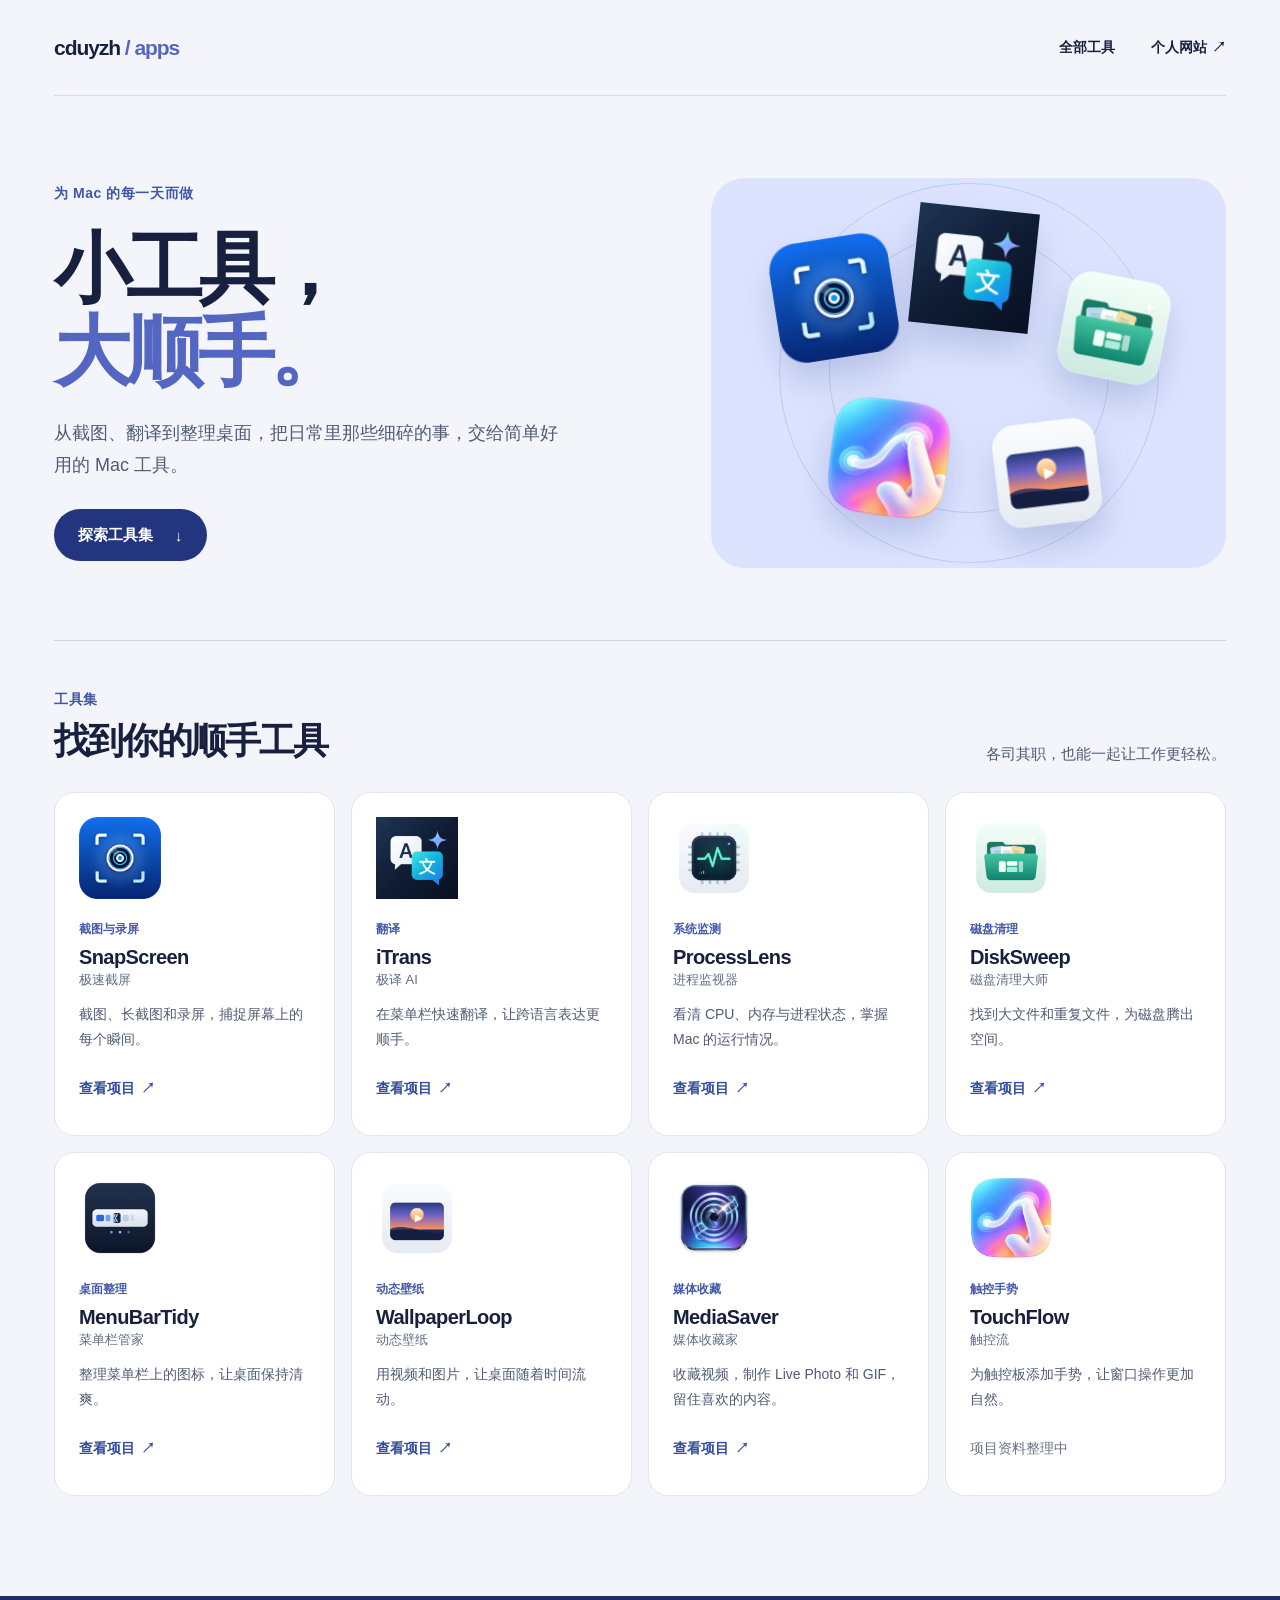
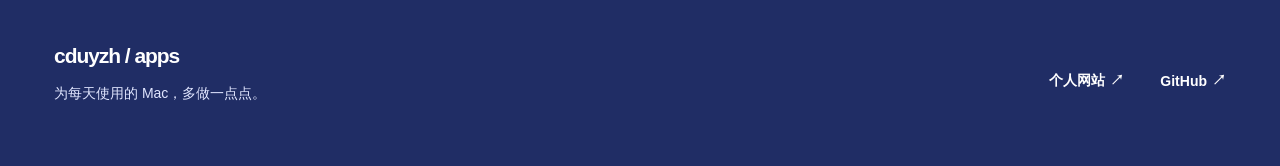
==== index.html @ d383fc20 "Create Mac apps collection website" ====
<!doctype html>
<html lang="zh-CN">
<head>
  <meta charset="utf-8">
  <meta name="viewport" content="width=device-width, initial-scale=1">
  <meta name="description" content="探索 cduyzh 为 Mac 打造的实用工具：截图、翻译、磁盘清理、进程监控、菜单栏整理、动态壁纸与更多。">
  <meta name="theme-color" content="#f4f5fb">
  <title>Mac 工具集 | cduyzh</title>
  <link rel="icon" href="assets/favicon.svg" type="image/svg+xml">
  <link rel="stylesheet" href="styles.css">
</head>
<body>
  <a class="skip-link" href="#apps">跳转到工具列表</a>
  <div class="page-shell">
    <header class="site-header">
      <a class="wordmark" href="#top" aria-label="cduyzh 工具集首页">cduyzh<span> / apps</span></a>
      <nav aria-label="主导航">
        <a href="#apps">全部工具</a>
        <a href="https://www.cduyzh.top">个人网站 <span aria-hidden="true">↗</span></a>
      </nav>
    </header>

    <main id="top">
      <section class="hero" aria-labelledby="hero-title">
        <div class="hero-copy">
          <p class="eyebrow">为 Mac 的每一天而做</p>
          <h1 id="hero-title">小工具，<br><span>大顺手。</span></h1>
          <p class="hero-description">从截图、翻译到整理桌面，把日常里那些细碎的事，交给简单好用的 Mac 工具。</p>
          <a class="primary-link" href="#apps">探索工具集 <span aria-hidden="true">↓</span></a>
        </div>
        <div class="hero-art" aria-hidden="true">
          <div class="orbit orbit-one"></div><div class="orbit orbit-two"></div>
          <img class="hero-icon hero-icon-one" src="assets/icons/SnapScreen.png" alt="" width="256" height="256">
          <img class="hero-icon hero-icon-two" src="assets/icons/TransBar.png" alt="" width="256" height="256">
          <img class="hero-icon hero-icon-three" src="assets/icons/DiskSweep.png" alt="" width="256" height="256">
          <img class="hero-icon hero-icon-four" src="assets/icons/TouchFlow.png" alt="" width="256" height="256">
          <img class="hero-icon hero-icon-five" src="assets/icons/WallpaperLoop.png" alt="" width="256" height="256">
        </div>
      </section>

      <section class="collection" id="apps" aria-labelledby="collection-title">
        <div class="section-heading">
          <div><p class="eyebrow">工具集</p><h2 id="collection-title">找到你的顺手工具</h2></div>
          <p>各司其职，也能一起让工作更轻松。</p>
        </div>
        <div class="app-grid">
          <article class="app-card"><img src="assets/icons/SnapScreen.png" alt="" width="256" height="256"><div class="card-content"><p class="category">截图与录屏</p><h3>SnapScreen</h3><p class="chinese-name">极速截屏</p><p class="app-description">截图、长截图和录屏，捕捉屏幕上的每个瞬间。</p><a class="app-link" href="https://github.com/cduyzh/SnapScreen" aria-label="查看 SnapScreen 项目">查看项目 <span aria-hidden="true">↗</span></a></div></article>
          <article class="app-card"><img src="assets/icons/TransBar.png" alt="" width="256" height="256"><div class="card-content"><p class="category">翻译</p><h3>iTrans</h3><p class="chinese-name">极译 AI</p><p class="app-description">在菜单栏快速翻译，让跨语言表达更顺手。</p><a class="app-link" href="https://github.com/cduyzh/TransBar" aria-label="查看 iTrans（曾用名 TransBar）项目">查看项目 <span aria-hidden="true">↗</span></a></div></article>
          <article class="app-card"><img src="assets/icons/ProcessLens.png" alt="" width="256" height="256" loading="lazy"><div class="card-content"><p class="category">系统监测</p><h3>ProcessLens</h3><p class="chinese-name">进程监视器</p><p class="app-description">看清 CPU、内存与进程状态，掌握 Mac 的运行情况。</p><a class="app-link" href="https://github.com/cduyzh/ProcessLens" aria-label="查看 ProcessLens 项目">查看项目 <span aria-hidden="true">↗</span></a></div></article>
          <article class="app-card"><img src="assets/icons/DiskSweep.png" alt="" width="256" height="256" loading="lazy"><div class="card-content"><p class="category">磁盘清理</p><h3>DiskSweep</h3><p class="chinese-name">磁盘清理大师</p><p class="app-description">找到大文件和重复文件，为磁盘腾出空间。</p><a class="app-link" href="https://github.com/cduyzh/DiskSweep" aria-label="查看 DiskSweep 项目">查看项目 <span aria-hidden="true">↗</span></a></div></article>
          <article class="app-card"><img src="assets/icons/MenuBarTidy.png" alt="" width="256" height="256" loading="lazy"><div class="card-content"><p class="category">桌面整理</p><h3>MenuBarTidy</h3><p class="chinese-name">菜单栏管家</p><p class="app-description">整理菜单栏上的图标，让桌面保持清爽。</p><a class="app-link" href="https://github.com/cduyzh/MenuBarTidy" aria-label="查看 MenuBarTidy 项目">查看项目 <span aria-hidden="true">↗</span></a></div></article>
          <article class="app-card"><img src="assets/icons/WallpaperLoop.png" alt="" width="256" height="256" loading="lazy"><div class="card-content"><p class="category">动态壁纸</p><h3>WallpaperLoop</h3><p class="chinese-name">动态壁纸</p><p class="app-description">用视频和图片，让桌面随着时间流动。</p><a class="app-link" href="https://github.com/cduyzh/WallpaperLoop" aria-label="查看 WallpaperLoop 项目">查看项目 <span aria-hidden="true">↗</span></a></div></article>
          <article class="app-card"><img src="assets/icons/MediaSaver.png" alt="" width="256" height="256" loading="lazy"><div class="card-content"><p class="category">媒体收藏</p><h3>MediaSaver</h3><p class="chinese-name">媒体收藏家</p><p class="app-description">收藏视频，制作 Live Photo 和 GIF，留住喜欢的内容。</p><a class="app-link" href="https://github.com/cduyzh/MediaSaver" aria-label="查看 MediaSaver 项目">查看项目 <span aria-hidden="true">↗</span></a></div></article>
          <article class="app-card"><img src="assets/icons/TouchFlow.png" alt="" width="256" height="256" loading="lazy"><div class="card-content"><p class="category">触控手势</p><h3>TouchFlow</h3><p class="chinese-name">触控流</p><p class="app-description">为触控板添加手势，让窗口操作更加自然。</p><p class="app-pending">项目资料整理中</p></div></article>
        </div>
      </section>
    </main>
  </div>
  <footer class="site-footer"><div class="footer-inner"><div><a class="footer-brand" href="#top">cduyzh / apps</a><p>为每天使用的 Mac，多做一点点。</p></div><div class="footer-links"><a href="https://www.cduyzh.top">个人网站 <span aria-hidden="true">↗</span></a><a href="https://github.com/cduyzh">GitHub <span aria-hidden="true">↗</span></a></div></div></footer>
</body>
</html>
---- styles.css ----
:root{color-scheme:light;--ink:#17203e;--muted:#505b74;--blue:#23357e;--accent:#5266c2;--background:#f4f5fb;--surface:#fff;--line:#d5dbea}
*{box-sizing:border-box}html{scroll-behavior:smooth}body{margin:0;background:var(--background);color:var(--ink);font-family:-apple-system,BlinkMacSystemFont,"PingFang SC","Microsoft YaHei",sans-serif;-webkit-font-smoothing:antialiased}a{color:inherit;text-decoration:none}img{display:block;max-width:100%}a:focus-visible{outline:3px solid #df782d;outline-offset:4px}.skip-link{position:absolute;top:8px;left:8px;z-index:10;padding:12px;background:white;transform:translateY(-180%)}.skip-link:focus{transform:translateY(0)}.page-shell,.footer-inner{max-width:1320px;margin:0 auto;padding:0 54px}.site-header{height:96px;display:flex;align-items:center;justify-content:space-between;gap:20px;border-bottom:1px solid var(--line)}.wordmark,.footer-brand{font-size:21px;letter-spacing:-.05em;font-weight:750;white-space:nowrap}.wordmark span{color:var(--accent)}nav,.footer-links{display:flex;gap:36px;align-items:center}nav a,.footer-links a{font-size:14px;font-weight:650;min-height:44px;display:inline-flex;align-items:center;gap:5px}nav a:hover,.app-link:hover{text-decoration:underline;text-underline-offset:4px}.hero{padding:82px 0 72px;display:grid;grid-template-columns:1.2fr 1fr;gap:40px;align-items:center}.eyebrow{font-size:14px;font-weight:700;color:#4056a9;margin:0;letter-spacing:.04em}.hero h1{font-size:clamp(52px,6vw,88px);letter-spacing:-.065em;line-height:1.08;margin:24px 0}.hero h1 span{color:var(--accent)}.hero-description{font-size:18px;color:var(--muted);line-height:1.8;max-width:510px;margin:0}.primary-link{display:inline-flex;align-items:center;gap:22px;margin-top:28px;min-height:52px;border-radius:99px;background:var(--blue);color:white;padding:14px 24px;font-size:15px;font-weight:700;transition:background .18s ease}.primary-link:hover{background:#364da5}.hero-art{min-height:390px;border-radius:34px;background:#dce3ff;position:relative;overflow:hidden;display:grid;place-items:center}.orbit{position:absolute;border:1px solid #bdcaf4;border-radius:50%;width:380px;aspect-ratio:1}.orbit-two{width:280px}.hero-icon{width:120px;height:120px;object-fit:contain;position:absolute;filter:drop-shadow(0 18px 18px #34468c38)}.hero-icon-one{transform:translate(-135px,-75px) rotate(-9deg)}.hero-icon-two{transform:translate(5px,-105px) rotate(6deg)}.hero-icon-three{transform:translate(145px,-45px) rotate(11deg)}.hero-icon-four{transform:translate(-80px,85px) rotate(7deg)}.hero-icon-five{transform:translate(78px,100px) rotate(-7deg)}.section-heading{display:flex;justify-content:space-between;align-items:end;gap:20px;border-top:1px solid #cbd2e4;padding:50px 0 26px}.section-heading h2{margin:8px 0 0;font-size:36px;letter-spacing:-.05em}.section-heading>p{color:var(--muted);font-size:15px;line-height:1.6;margin:0}.app-grid{display:grid;grid-template-columns:repeat(4,minmax(0,1fr));gap:16px}.app-card{background:var(--surface);border:1px solid #e1e5ef;border-radius:20px;min-height:342px;padding:24px;display:flex;flex-direction:column;transition:border-color .18s ease,box-shadow .18s ease}.app-card:hover{border-color:#bdc8e9;box-shadow:0 12px 30px #1e34780d}.app-card>img{width:82px;height:82px;object-fit:contain}.card-content{display:flex;flex-direction:column;flex:1;margin-top:22px}.category{font-size:12px;font-weight:700;color:#455aab;margin:0}.app-card h3{font-size:20px;margin:8px 0 2px;letter-spacing:-.03em;overflow-wrap:anywhere}.chinese-name{font-size:13px;color:#606b83;margin:0}.app-description{font-size:14px;line-height:1.75;color:var(--muted);margin:13px 0 16px}.app-link,.app-pending{margin:auto 0 0;font-size:14px;font-weight:700;min-height:44px;display:inline-flex;align-items:center;gap:6px;color:#334c9e;align-self:flex-start}.app-pending{color:#697287;font-weight:500}.site-footer{margin-top:100px;background:#202d65;color:white;padding:48px 0}.footer-inner{display:flex;justify-content:space-between;gap:24px;align-items:center}.footer-inner p{color:#e1e6ff;font-size:14px;line-height:1.6}.footer-links a:hover{text-decoration:underline;text-underline-offset:4px}
@media(max-width:1000px){.app-grid{grid-template-columns:repeat(2,minmax(0,1fr))}.hero{grid-template-columns:1fr 1fr}.hero-art{min-height:340px}.hero-icon{width:95px;height:95px}.hero-icon-one{transform:translate(-105px,-60px) rotate(-9deg)}.hero-icon-two{transform:translate(5px,-85px) rotate(6deg)}.hero-icon-three{transform:translate(105px,-35px) rotate(11deg)}.hero-icon-four{transform:translate(-62px,70px) rotate(7deg)}.hero-icon-five{transform:translate(62px,80px) rotate(-7deg)}}
@media(max-width:650px){.page-shell,.footer-inner{padding:0 22px}.site-header{height:74px}nav{gap:18px}nav a{font-size:13px}.hero{grid-template-columns:1fr;padding:55px 0 42px;gap:28px}.hero h1{font-size:50px}.hero-description{font-size:16px}.hero-art{min-height:300px}.hero-icon{width:86px;height:86px}.hero-icon-one{transform:translate(-92px,-55px) rotate(-9deg)}.hero-icon-two{transform:translate(0,-75px) rotate(6deg)}.hero-icon-three{transform:translate(94px,-35px) rotate(11deg)}.hero-icon-four{transform:translate(-55px,65px) rotate(7deg)}.hero-icon-five{transform:translate(55px,70px) rotate(-7deg)}.orbit-one{width:320px}.orbit-two{width:240px}.section-heading{display:block;padding-top:40px}.section-heading h2{font-size:30px}.section-heading>p{margin-top:12px;font-size:16px}.app-grid{grid-template-columns:1fr;gap:12px}.app-card{min-height:0;display:grid;grid-template-columns:76px 1fr;gap:18px;padding:20px}.app-card>img{width:76px;height:76px}.card-content{margin-top:0;min-width:0}.app-card h3{margin-top:6px}.app-description{font-size:16px;margin:12px 0 8px}.site-footer{margin-top:70px}.footer-inner{align-items:flex-start;flex-direction:column}.footer-links{gap:24px}}
@media(max-width:340px){.wordmark{font-size:18px}.site-header nav{gap:10px}.hero h1{font-size:44px}.app-card{grid-template-columns:60px 1fr;gap:14px}.app-card>img{width:60px;height:60px}}
@media(prefers-reduced-motion:reduce){html{scroll-behavior:auto}*,*::before,*::after{transition-duration:0s!important;animation-duration:0s!important}}
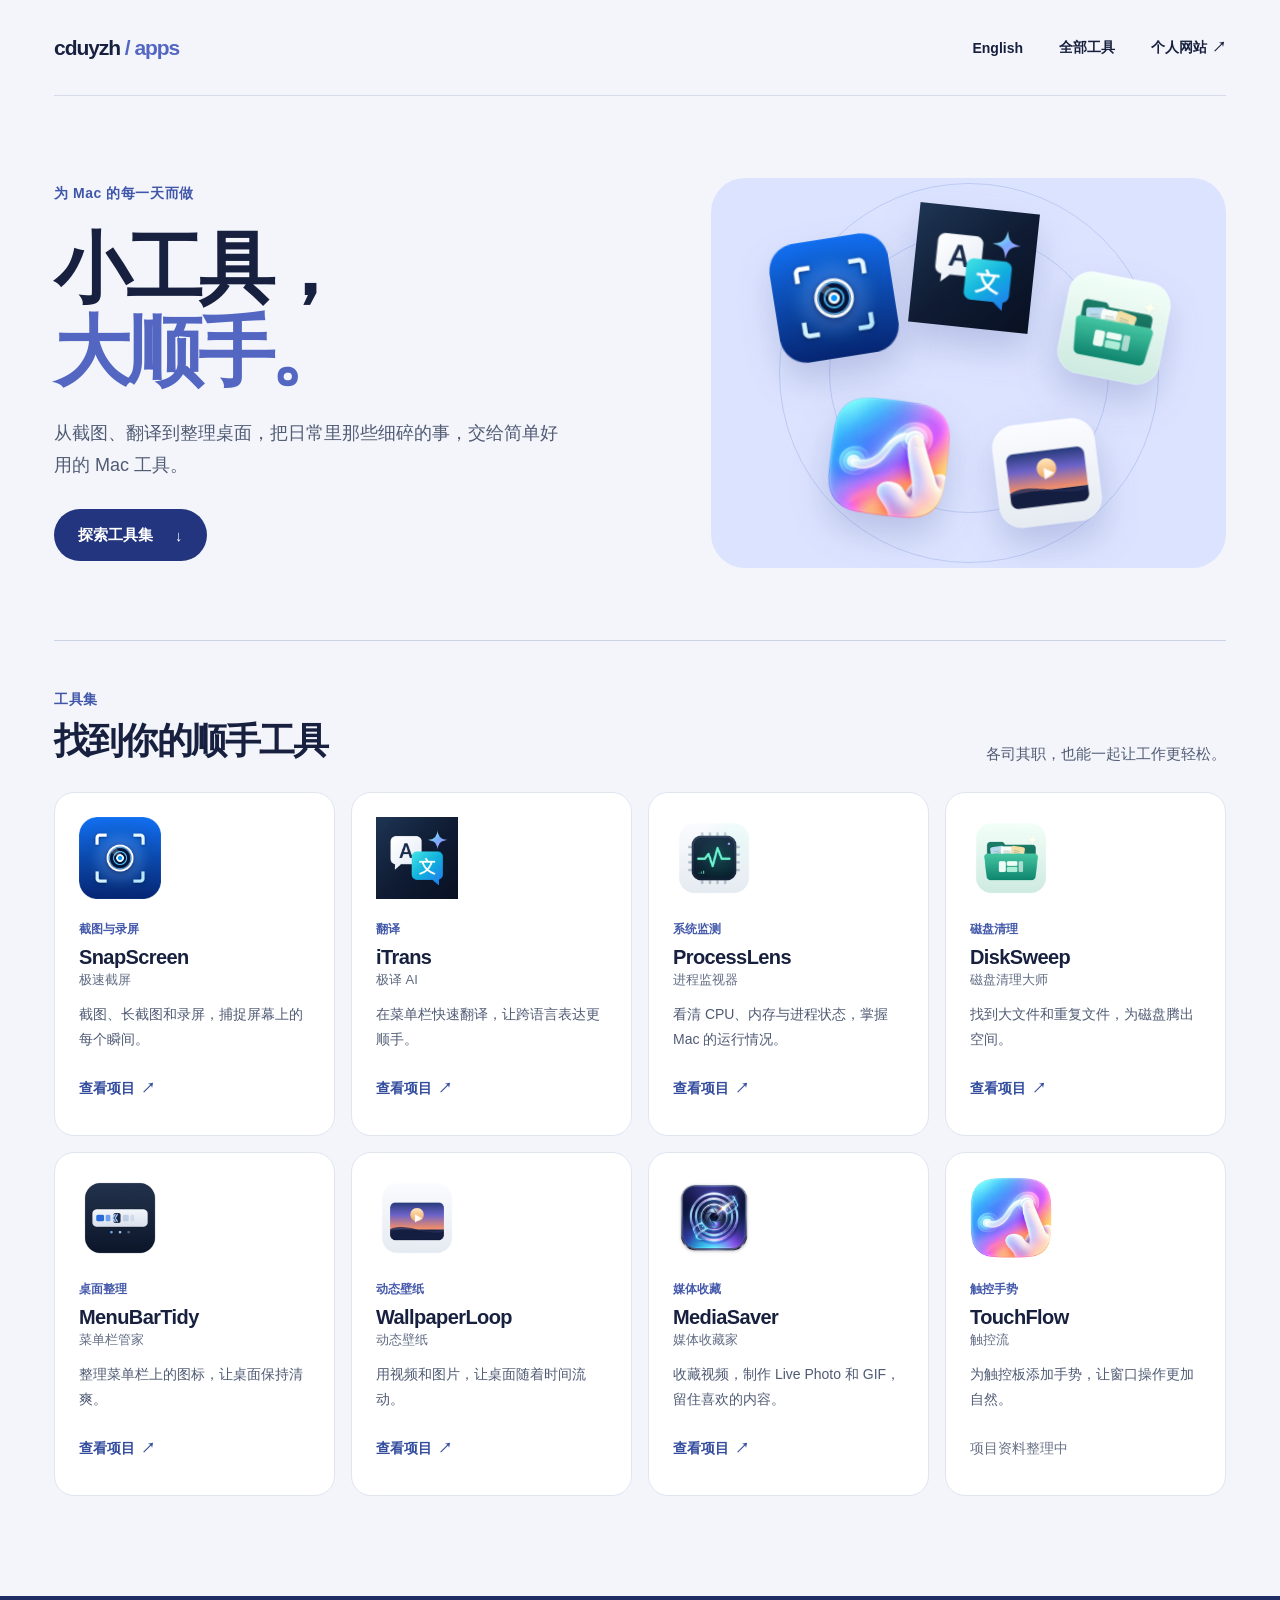
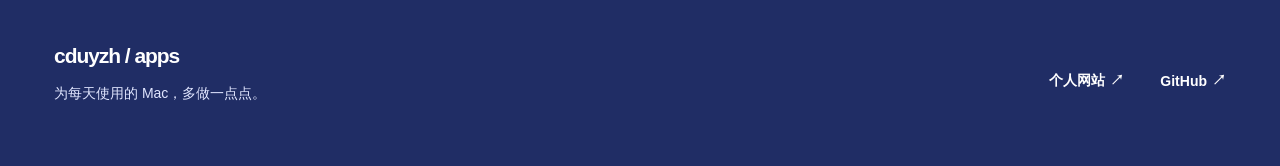
==== commit 56e8a278: "Add English page and search metadata" ====
--- a/index.html
+++ b/index.html
@@ -5,9 +5,11 @@
   <meta name="viewport" content="width=device-width, initial-scale=1">
   <meta name="description" content="探索 cduyzh 为 Mac 打造的实用工具：截图、翻译、磁盘清理、进程监控、菜单栏整理、动态壁纸与更多。">
   <meta name="theme-color" content="#f4f5fb">
-  <title>Mac 工具集 | cduyzh</title>
+  <title>Mac 工具软件合集：截图、翻译与系统工具 | cduyzh</title>
   <link rel="icon" href="assets/favicon.svg" type="image/svg+xml">
   <link rel="stylesheet" href="styles.css">
+
+  <script type="application/ld+json">{"@context":"https://schema.org","@type":"ItemList","name":"cduyzh Mac 工具集","itemListElement":[{"@type":"ListItem","position":1,"item":{"@type":"SoftwareApplication","name":"SnapScreen","description":"截图、长截图和录屏，捕捉屏幕上的每个瞬间。","operatingSystem":"macOS","applicationCategory":"UtilitiesApplication","author":{"@type":"Person","name":"cduyzh"},"url":"https://github.com/cduyzh/SnapScreen"}},{"@type":"ListItem","position":2,"item":{"@type":"SoftwareApplication","name":"iTrans","description":"在菜单栏快速翻译，让跨语言表达更顺手。","operatingSystem":"macOS","applicationCategory":"UtilitiesApplication","author":{"@type":"Person","name":"cduyzh"},"url":"https://github.com/cduyzh/TransBar"}},{"@type":"ListItem","position":3,"item":{"@type":"SoftwareApplication","name":"ProcessLens","description":"看清 CPU、内存与进程状态，掌握 Mac 的运行情况。","operatingSystem":"macOS","applicationCategory":"UtilitiesApplication","author":{"@type":"Person","name":"cduyzh"},"url":"https://github.com/cduyzh/ProcessLens"}},{"@type":"ListItem","position":4,"item":{"@type":"SoftwareApplication","name":"DiskSweep","description":"找到大文件和重复文件，为磁盘腾出空间。","operatingSystem":"macOS","applicationCategory":"UtilitiesApplication","author":{"@type":"Person","name":"cduyzh"},"url":"https://github.com/cduyzh/DiskSweep"}},{"@type":"ListItem","position":5,"item":{"@type":"SoftwareApplication","name":"MenuBarTidy","description":"整理菜单栏上的图标，让桌面保持清爽。","operatingSystem":"macOS","applicationCategory":"UtilitiesApplication","author":{"@type":"Person","name":"cduyzh"},"url":"https://github.com/cduyzh/MenuBarTidy"}},{"@type":"ListItem","position":6,"item":{"@type":"SoftwareApplication","name":"WallpaperLoop","description":"用视频和图片，让桌面随着时间流动。","operatingSystem":"macOS","applicationCategory":"UtilitiesApplication","author":{"@type":"Person","name":"cduyzh"},"url":"https://github.com/cduyzh/WallpaperLoop"}},{"@type":"ListItem","position":7,"item":{"@type":"SoftwareApplication","name":"MediaSaver","description":"收藏视频，制作 Live Photo 和 GIF，留住喜欢的内容。","operatingSystem":"macOS","applicationCategory":"UtilitiesApplication","author":{"@type":"Person","name":"cduyzh"},"url":"https://github.com/cduyzh/MediaSaver"}},{"@type":"ListItem","position":8,"item":{"@type":"SoftwareApplication","name":"TouchFlow","description":"为触控板添加手势，让窗口操作更加自然。","operatingSystem":"macOS","applicationCategory":"UtilitiesApplication","author":{"@type":"Person","name":"cduyzh"}}}]}</script>
 </head>
 <body>
   <a class="skip-link" href="#apps">跳转到工具列表</a>
@@ -15,6 +17,7 @@
     <header class="site-header">
       <a class="wordmark" href="#top" aria-label="cduyzh 工具集首页">cduyzh<span> / apps</span></a>
       <nav aria-label="主导航">
+        <a href="en.html" hreflang="en" lang="en">English</a>
         <a href="#apps">全部工具</a>
         <a href="https://www.cduyzh.top">个人网站 <span aria-hidden="true">↗</span></a>
       </nav>
--- a/styles.css
+++ b/styles.css
@@ -4,3 +4,5 @@
 @media(max-width:650px){.page-shell,.footer-inner{padding:0 22px}.site-header{height:74px}nav{gap:18px}nav a{font-size:13px}.hero{grid-template-columns:1fr;padding:55px 0 42px;gap:28px}.hero h1{font-size:50px}.hero-description{font-size:16px}.hero-art{min-height:300px}.hero-icon{width:86px;height:86px}.hero-icon-one{transform:translate(-92px,-55px) rotate(-9deg)}.hero-icon-two{transform:translate(0,-75px) rotate(6deg)}.hero-icon-three{transform:translate(94px,-35px) rotate(11deg)}.hero-icon-four{transform:translate(-55px,65px) rotate(7deg)}.hero-icon-five{transform:translate(55px,70px) rotate(-7deg)}.orbit-one{width:320px}.orbit-two{width:240px}.section-heading{display:block;padding-top:40px}.section-heading h2{font-size:30px}.section-heading>p{margin-top:12px;font-size:16px}.app-grid{grid-template-columns:1fr;gap:12px}.app-card{min-height:0;display:grid;grid-template-columns:76px 1fr;gap:18px;padding:20px}.app-card>img{width:76px;height:76px}.card-content{margin-top:0;min-width:0}.app-card h3{margin-top:6px}.app-description{font-size:16px;margin:12px 0 8px}.site-footer{margin-top:70px}.footer-inner{align-items:flex-start;flex-direction:column}.footer-links{gap:24px}}
 @media(max-width:340px){.wordmark{font-size:18px}.site-header nav{gap:10px}.hero h1{font-size:44px}.app-card{grid-template-columns:60px 1fr;gap:14px}.app-card>img{width:60px;height:60px}}
 @media(prefers-reduced-motion:reduce){html{scroll-behavior:auto}*,*::before,*::after{transition-duration:0s!important;animation-duration:0s!important}}
+@media(max-width:650px){.site-header nav{gap:12px}.site-header nav a{white-space:nowrap}}
+@media(max-width:650px){html[lang="en"] .site-header{height:auto;min-height:74px;flex-wrap:wrap;padding:14px 0;gap:4px 14px}html[lang="en"] .site-header nav{gap:12px;flex-wrap:wrap}html[lang="en"] .hero h1{font-size:40px}}
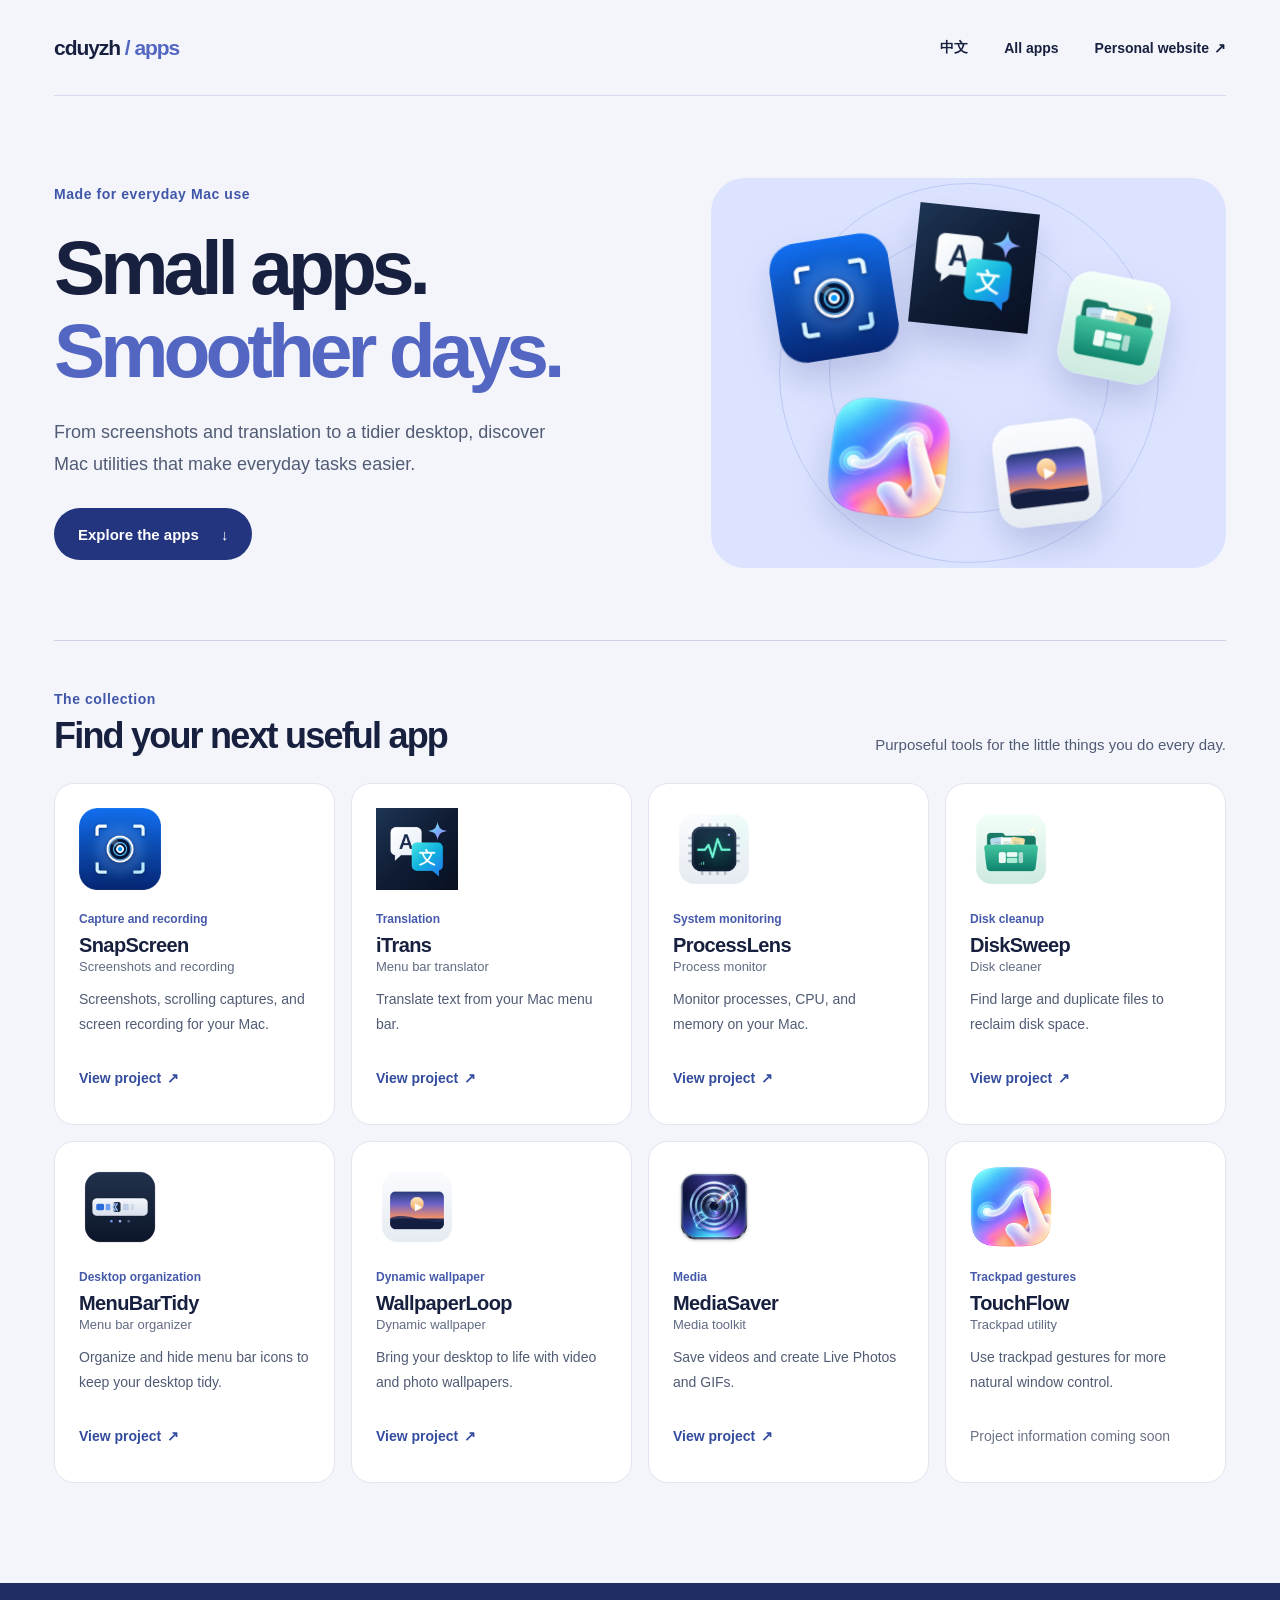
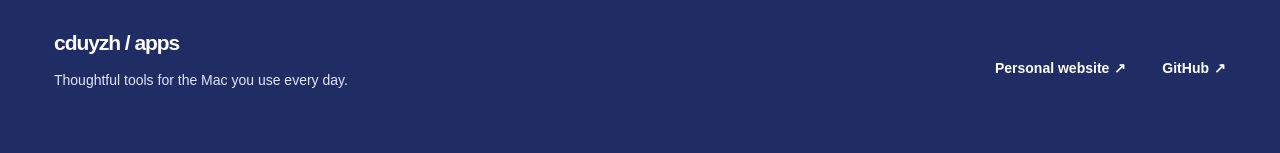
==== commit f8d64e5a: "Make English the default and document both languages" ====
--- a/index.html
+++ b/index.html
@@ -1,35 +1,39 @@
 <!doctype html>
-<html lang="zh-CN">
+<html lang="en">
 <head>
   <meta charset="utf-8">
   <meta name="viewport" content="width=device-width, initial-scale=1">
-  <meta name="description" content="探索 cduyzh 为 Mac 打造的实用工具：截图、翻译、磁盘清理、进程监控、菜单栏整理、动态壁纸与更多。">
+  <meta name="description" content="Explore cduyzh Mac apps for screenshots, translation, disk cleanup, process monitoring, menu bar organization, and dynamic wallpapers.">
   <meta name="theme-color" content="#f4f5fb">
-  <title>Mac 工具软件合集：截图、翻译与系统工具 | cduyzh</title>
+  <title>Mac Apps and Utilities for Screenshots, Translation and More | cduyzh</title>
+  <link rel="canonical" href="https://apps.cduyzh.top/">
+  <link rel="alternate" hreflang="en" href="https://apps.cduyzh.top/">
+  <link rel="alternate" hreflang="zh-CN" href="https://apps.cduyzh.top/zh.html">
+  <link rel="alternate" hreflang="x-default" href="https://apps.cduyzh.top/">
   <link rel="icon" href="assets/favicon.svg" type="image/svg+xml">
   <link rel="stylesheet" href="styles.css">
 
-  <script type="application/ld+json">{"@context":"https://schema.org","@type":"ItemList","name":"cduyzh Mac 工具集","itemListElement":[{"@type":"ListItem","position":1,"item":{"@type":"SoftwareApplication","name":"SnapScreen","description":"截图、长截图和录屏，捕捉屏幕上的每个瞬间。","operatingSystem":"macOS","applicationCategory":"UtilitiesApplication","author":{"@type":"Person","name":"cduyzh"},"url":"https://github.com/cduyzh/SnapScreen"}},{"@type":"ListItem","position":2,"item":{"@type":"SoftwareApplication","name":"iTrans","description":"在菜单栏快速翻译，让跨语言表达更顺手。","operatingSystem":"macOS","applicationCategory":"UtilitiesApplication","author":{"@type":"Person","name":"cduyzh"},"url":"https://github.com/cduyzh/TransBar"}},{"@type":"ListItem","position":3,"item":{"@type":"SoftwareApplication","name":"ProcessLens","description":"看清 CPU、内存与进程状态，掌握 Mac 的运行情况。","operatingSystem":"macOS","applicationCategory":"UtilitiesApplication","author":{"@type":"Person","name":"cduyzh"},"url":"https://github.com/cduyzh/ProcessLens"}},{"@type":"ListItem","position":4,"item":{"@type":"SoftwareApplication","name":"DiskSweep","description":"找到大文件和重复文件，为磁盘腾出空间。","operatingSystem":"macOS","applicationCategory":"UtilitiesApplication","author":{"@type":"Person","name":"cduyzh"},"url":"https://github.com/cduyzh/DiskSweep"}},{"@type":"ListItem","position":5,"item":{"@type":"SoftwareApplication","name":"MenuBarTidy","description":"整理菜单栏上的图标，让桌面保持清爽。","operatingSystem":"macOS","applicationCategory":"UtilitiesApplication","author":{"@type":"Person","name":"cduyzh"},"url":"https://github.com/cduyzh/MenuBarTidy"}},{"@type":"ListItem","position":6,"item":{"@type":"SoftwareApplication","name":"WallpaperLoop","description":"用视频和图片，让桌面随着时间流动。","operatingSystem":"macOS","applicationCategory":"UtilitiesApplication","author":{"@type":"Person","name":"cduyzh"},"url":"https://github.com/cduyzh/WallpaperLoop"}},{"@type":"ListItem","position":7,"item":{"@type":"SoftwareApplication","name":"MediaSaver","description":"收藏视频，制作 Live Photo 和 GIF，留住喜欢的内容。","operatingSystem":"macOS","applicationCategory":"UtilitiesApplication","author":{"@type":"Person","name":"cduyzh"},"url":"https://github.com/cduyzh/MediaSaver"}},{"@type":"ListItem","position":8,"item":{"@type":"SoftwareApplication","name":"TouchFlow","description":"为触控板添加手势，让窗口操作更加自然。","operatingSystem":"macOS","applicationCategory":"UtilitiesApplication","author":{"@type":"Person","name":"cduyzh"}}}]}</script>
+  <script type="application/ld+json">{"@context":"https://schema.org","@type":"ItemList","name":"cduyzh Mac Apps","itemListElement":[{"@type":"ListItem","position":1,"item":{"@type":"SoftwareApplication","name":"SnapScreen","description":"Screenshots, scrolling captures, and screen recording for your Mac.","operatingSystem":"macOS","applicationCategory":"UtilitiesApplication","author":{"@type":"Person","name":"cduyzh"},"url":"https://github.com/cduyzh/SnapScreen"}},{"@type":"ListItem","position":2,"item":{"@type":"SoftwareApplication","name":"iTrans","description":"Translate text from your Mac menu bar.","operatingSystem":"macOS","applicationCategory":"UtilitiesApplication","author":{"@type":"Person","name":"cduyzh"},"url":"https://github.com/cduyzh/TransBar"}},{"@type":"ListItem","position":3,"item":{"@type":"SoftwareApplication","name":"ProcessLens","description":"Monitor processes, CPU, and memory on your Mac.","operatingSystem":"macOS","applicationCategory":"UtilitiesApplication","author":{"@type":"Person","name":"cduyzh"},"url":"https://github.com/cduyzh/ProcessLens"}},{"@type":"ListItem","position":4,"item":{"@type":"SoftwareApplication","name":"DiskSweep","description":"Find large and duplicate files to reclaim disk space.","operatingSystem":"macOS","applicationCategory":"UtilitiesApplication","author":{"@type":"Person","name":"cduyzh"},"url":"https://github.com/cduyzh/DiskSweep"}},{"@type":"ListItem","position":5,"item":{"@type":"SoftwareApplication","name":"MenuBarTidy","description":"Organize and hide menu bar icons to keep your desktop tidy.","operatingSystem":"macOS","applicationCategory":"UtilitiesApplication","author":{"@type":"Person","name":"cduyzh"},"url":"https://github.com/cduyzh/MenuBarTidy"}},{"@type":"ListItem","position":6,"item":{"@type":"SoftwareApplication","name":"WallpaperLoop","description":"Bring your desktop to life with video and photo wallpapers.","operatingSystem":"macOS","applicationCategory":"UtilitiesApplication","author":{"@type":"Person","name":"cduyzh"},"url":"https://github.com/cduyzh/WallpaperLoop"}},{"@type":"ListItem","position":7,"item":{"@type":"SoftwareApplication","name":"MediaSaver","description":"Save videos and create Live Photos and GIFs.","operatingSystem":"macOS","applicationCategory":"UtilitiesApplication","author":{"@type":"Person","name":"cduyzh"},"url":"https://github.com/cduyzh/MediaSaver"}},{"@type":"ListItem","position":8,"item":{"@type":"SoftwareApplication","name":"TouchFlow","description":"Use trackpad gestures for more natural window control.","operatingSystem":"macOS","applicationCategory":"UtilitiesApplication","author":{"@type":"Person","name":"cduyzh"}}}]}</script>
 </head>
 <body>
-  <a class="skip-link" href="#apps">跳转到工具列表</a>
+  <a class="skip-link" href="#apps">Skip to apps</a>
   <div class="page-shell">
     <header class="site-header">
-      <a class="wordmark" href="#top" aria-label="cduyzh 工具集首页">cduyzh<span> / apps</span></a>
-      <nav aria-label="主导航">
-        <a href="en.html" hreflang="en" lang="en">English</a>
-        <a href="#apps">全部工具</a>
-        <a href="https://www.cduyzh.top">个人网站 <span aria-hidden="true">↗</span></a>
+      <a class="wordmark" href="#top" aria-label="cduyzh apps home">cduyzh<span> / apps</span></a>
+      <nav aria-label="Main navigation">
+        <a href="zh.html" hreflang="zh-CN" lang="zh-CN">中文</a>
+        <a href="#apps">All apps</a>
+        <a href="https://www.cduyzh.top">Personal website <span aria-hidden="true">↗</span></a>
       </nav>
     </header>
 
     <main id="top">
       <section class="hero" aria-labelledby="hero-title">
         <div class="hero-copy">
-          <p class="eyebrow">为 Mac 的每一天而做</p>
-          <h1 id="hero-title">小工具，<br><span>大顺手。</span></h1>
-          <p class="hero-description">从截图、翻译到整理桌面，把日常里那些细碎的事，交给简单好用的 Mac 工具。</p>
-          <a class="primary-link" href="#apps">探索工具集 <span aria-hidden="true">↓</span></a>
+          <p class="eyebrow">Made for everyday Mac use</p>
+          <h1 id="hero-title">Small apps.<br><span>Smoother days.</span></h1>
+          <p class="hero-description">From screenshots and translation to a tidier desktop, discover Mac utilities that make everyday tasks easier.</p>
+          <a class="primary-link" href="#apps">Explore the apps <span aria-hidden="true">↓</span></a>
         </div>
         <div class="hero-art" aria-hidden="true">
           <div class="orbit orbit-one"></div><div class="orbit orbit-two"></div>
@@ -43,22 +47,22 @@
 
       <section class="collection" id="apps" aria-labelledby="collection-title">
         <div class="section-heading">
-          <div><p class="eyebrow">工具集</p><h2 id="collection-title">找到你的顺手工具</h2></div>
-          <p>各司其职，也能一起让工作更轻松。</p>
+          <div><p class="eyebrow">The collection</p><h2 id="collection-title">Find your next useful app</h2></div>
+          <p>Purposeful tools for the little things you do every day.</p>
         </div>
         <div class="app-grid">
-          <article class="app-card"><img src="assets/icons/SnapScreen.png" alt="" width="256" height="256"><div class="card-content"><p class="category">截图与录屏</p><h3>SnapScreen</h3><p class="chinese-name">极速截屏</p><p class="app-description">截图、长截图和录屏，捕捉屏幕上的每个瞬间。</p><a class="app-link" href="https://github.com/cduyzh/SnapScreen" aria-label="查看 SnapScreen 项目">查看项目 <span aria-hidden="true">↗</span></a></div></article>
-          <article class="app-card"><img src="assets/icons/TransBar.png" alt="" width="256" height="256"><div class="card-content"><p class="category">翻译</p><h3>iTrans</h3><p class="chinese-name">极译 AI</p><p class="app-description">在菜单栏快速翻译，让跨语言表达更顺手。</p><a class="app-link" href="https://github.com/cduyzh/TransBar" aria-label="查看 iTrans（曾用名 TransBar）项目">查看项目 <span aria-hidden="true">↗</span></a></div></article>
-          <article class="app-card"><img src="assets/icons/ProcessLens.png" alt="" width="256" height="256" loading="lazy"><div class="card-content"><p class="category">系统监测</p><h3>ProcessLens</h3><p class="chinese-name">进程监视器</p><p class="app-description">看清 CPU、内存与进程状态，掌握 Mac 的运行情况。</p><a class="app-link" href="https://github.com/cduyzh/ProcessLens" aria-label="查看 ProcessLens 项目">查看项目 <span aria-hidden="true">↗</span></a></div></article>
-          <article class="app-card"><img src="assets/icons/DiskSweep.png" alt="" width="256" height="256" loading="lazy"><div class="card-content"><p class="category">磁盘清理</p><h3>DiskSweep</h3><p class="chinese-name">磁盘清理大师</p><p class="app-description">找到大文件和重复文件，为磁盘腾出空间。</p><a class="app-link" href="https://github.com/cduyzh/DiskSweep" aria-label="查看 DiskSweep 项目">查看项目 <span aria-hidden="true">↗</span></a></div></article>
-          <article class="app-card"><img src="assets/icons/MenuBarTidy.png" alt="" width="256" height="256" loading="lazy"><div class="card-content"><p class="category">桌面整理</p><h3>MenuBarTidy</h3><p class="chinese-name">菜单栏管家</p><p class="app-description">整理菜单栏上的图标，让桌面保持清爽。</p><a class="app-link" href="https://github.com/cduyzh/MenuBarTidy" aria-label="查看 MenuBarTidy 项目">查看项目 <span aria-hidden="true">↗</span></a></div></article>
-          <article class="app-card"><img src="assets/icons/WallpaperLoop.png" alt="" width="256" height="256" loading="lazy"><div class="card-content"><p class="category">动态壁纸</p><h3>WallpaperLoop</h3><p class="chinese-name">动态壁纸</p><p class="app-description">用视频和图片，让桌面随着时间流动。</p><a class="app-link" href="https://github.com/cduyzh/WallpaperLoop" aria-label="查看 WallpaperLoop 项目">查看项目 <span aria-hidden="true">↗</span></a></div></article>
-          <article class="app-card"><img src="assets/icons/MediaSaver.png" alt="" width="256" height="256" loading="lazy"><div class="card-content"><p class="category">媒体收藏</p><h3>MediaSaver</h3><p class="chinese-name">媒体收藏家</p><p class="app-description">收藏视频，制作 Live Photo 和 GIF，留住喜欢的内容。</p><a class="app-link" href="https://github.com/cduyzh/MediaSaver" aria-label="查看 MediaSaver 项目">查看项目 <span aria-hidden="true">↗</span></a></div></article>
-          <article class="app-card"><img src="assets/icons/TouchFlow.png" alt="" width="256" height="256" loading="lazy"><div class="card-content"><p class="category">触控手势</p><h3>TouchFlow</h3><p class="chinese-name">触控流</p><p class="app-description">为触控板添加手势，让窗口操作更加自然。</p><p class="app-pending">项目资料整理中</p></div></article>
+          <article class="app-card"><img src="assets/icons/SnapScreen.png" alt="" width="256" height="256"><div class="card-content"><p class="category">Capture and recording</p><h3>SnapScreen</h3><p class="chinese-name">Screenshots and recording</p><p class="app-description">Screenshots, scrolling captures, and screen recording for your Mac.</p><a class="app-link" href="https://github.com/cduyzh/SnapScreen" aria-label="View the SnapScreen project">View project <span aria-hidden="true">↗</span></a></div></article>
+          <article class="app-card"><img src="assets/icons/TransBar.png" alt="" width="256" height="256"><div class="card-content"><p class="category">Translation</p><h3>iTrans</h3><p class="chinese-name">Menu bar translator</p><p class="app-description">Translate text from your Mac menu bar.</p><a class="app-link" href="https://github.com/cduyzh/TransBar" aria-label="View the iTrans project (formerly TransBar)">View project <span aria-hidden="true">↗</span></a></div></article>
+          <article class="app-card"><img src="assets/icons/ProcessLens.png" alt="" width="256" height="256" loading="lazy"><div class="card-content"><p class="category">System monitoring</p><h3>ProcessLens</h3><p class="chinese-name">Process monitor</p><p class="app-description">Monitor processes, CPU, and memory on your Mac.</p><a class="app-link" href="https://github.com/cduyzh/ProcessLens" aria-label="View the ProcessLens project">View project <span aria-hidden="true">↗</span></a></div></article>
+          <article class="app-card"><img src="assets/icons/DiskSweep.png" alt="" width="256" height="256" loading="lazy"><div class="card-content"><p class="category">Disk cleanup</p><h3>DiskSweep</h3><p class="chinese-name">Disk cleaner</p><p class="app-description">Find large and duplicate files to reclaim disk space.</p><a class="app-link" href="https://github.com/cduyzh/DiskSweep" aria-label="View the DiskSweep project">View project <span aria-hidden="true">↗</span></a></div></article>
+          <article class="app-card"><img src="assets/icons/MenuBarTidy.png" alt="" width="256" height="256" loading="lazy"><div class="card-content"><p class="category">Desktop organization</p><h3>MenuBarTidy</h3><p class="chinese-name">Menu bar organizer</p><p class="app-description">Organize and hide menu bar icons to keep your desktop tidy.</p><a class="app-link" href="https://github.com/cduyzh/MenuBarTidy" aria-label="View the MenuBarTidy project">View project <span aria-hidden="true">↗</span></a></div></article>
+          <article class="app-card"><img src="assets/icons/WallpaperLoop.png" alt="" width="256" height="256" loading="lazy"><div class="card-content"><p class="category">Dynamic wallpaper</p><h3>WallpaperLoop</h3><p class="chinese-name">Dynamic wallpaper</p><p class="app-description">Bring your desktop to life with video and photo wallpapers.</p><a class="app-link" href="https://github.com/cduyzh/WallpaperLoop" aria-label="View the WallpaperLoop project">View project <span aria-hidden="true">↗</span></a></div></article>
+          <article class="app-card"><img src="assets/icons/MediaSaver.png" alt="" width="256" height="256" loading="lazy"><div class="card-content"><p class="category">Media</p><h3>MediaSaver</h3><p class="chinese-name">Media toolkit</p><p class="app-description">Save videos and create Live Photos and GIFs.</p><a class="app-link" href="https://github.com/cduyzh/MediaSaver" aria-label="View the MediaSaver project">View project <span aria-hidden="true">↗</span></a></div></article>
+          <article class="app-card"><img src="assets/icons/TouchFlow.png" alt="" width="256" height="256" loading="lazy"><div class="card-content"><p class="category">Trackpad gestures</p><h3>TouchFlow</h3><p class="chinese-name">Trackpad utility</p><p class="app-description">Use trackpad gestures for more natural window control.</p><p class="app-pending">Project information coming soon</p></div></article>
         </div>
       </section>
     </main>
   </div>
-  <footer class="site-footer"><div class="footer-inner"><div><a class="footer-brand" href="#top">cduyzh / apps</a><p>为每天使用的 Mac，多做一点点。</p></div><div class="footer-links"><a href="https://www.cduyzh.top">个人网站 <span aria-hidden="true">↗</span></a><a href="https://github.com/cduyzh">GitHub <span aria-hidden="true">↗</span></a></div></div></footer>
+  <footer class="site-footer"><div class="footer-inner"><div><a class="footer-brand" href="#top">cduyzh / apps</a><p>Thoughtful tools for the Mac you use every day.</p></div><div class="footer-links"><a href="https://www.cduyzh.top">Personal website <span aria-hidden="true">↗</span></a><a href="https://github.com/cduyzh">GitHub <span aria-hidden="true">↗</span></a></div></div></footer>
 </body>
 </html>
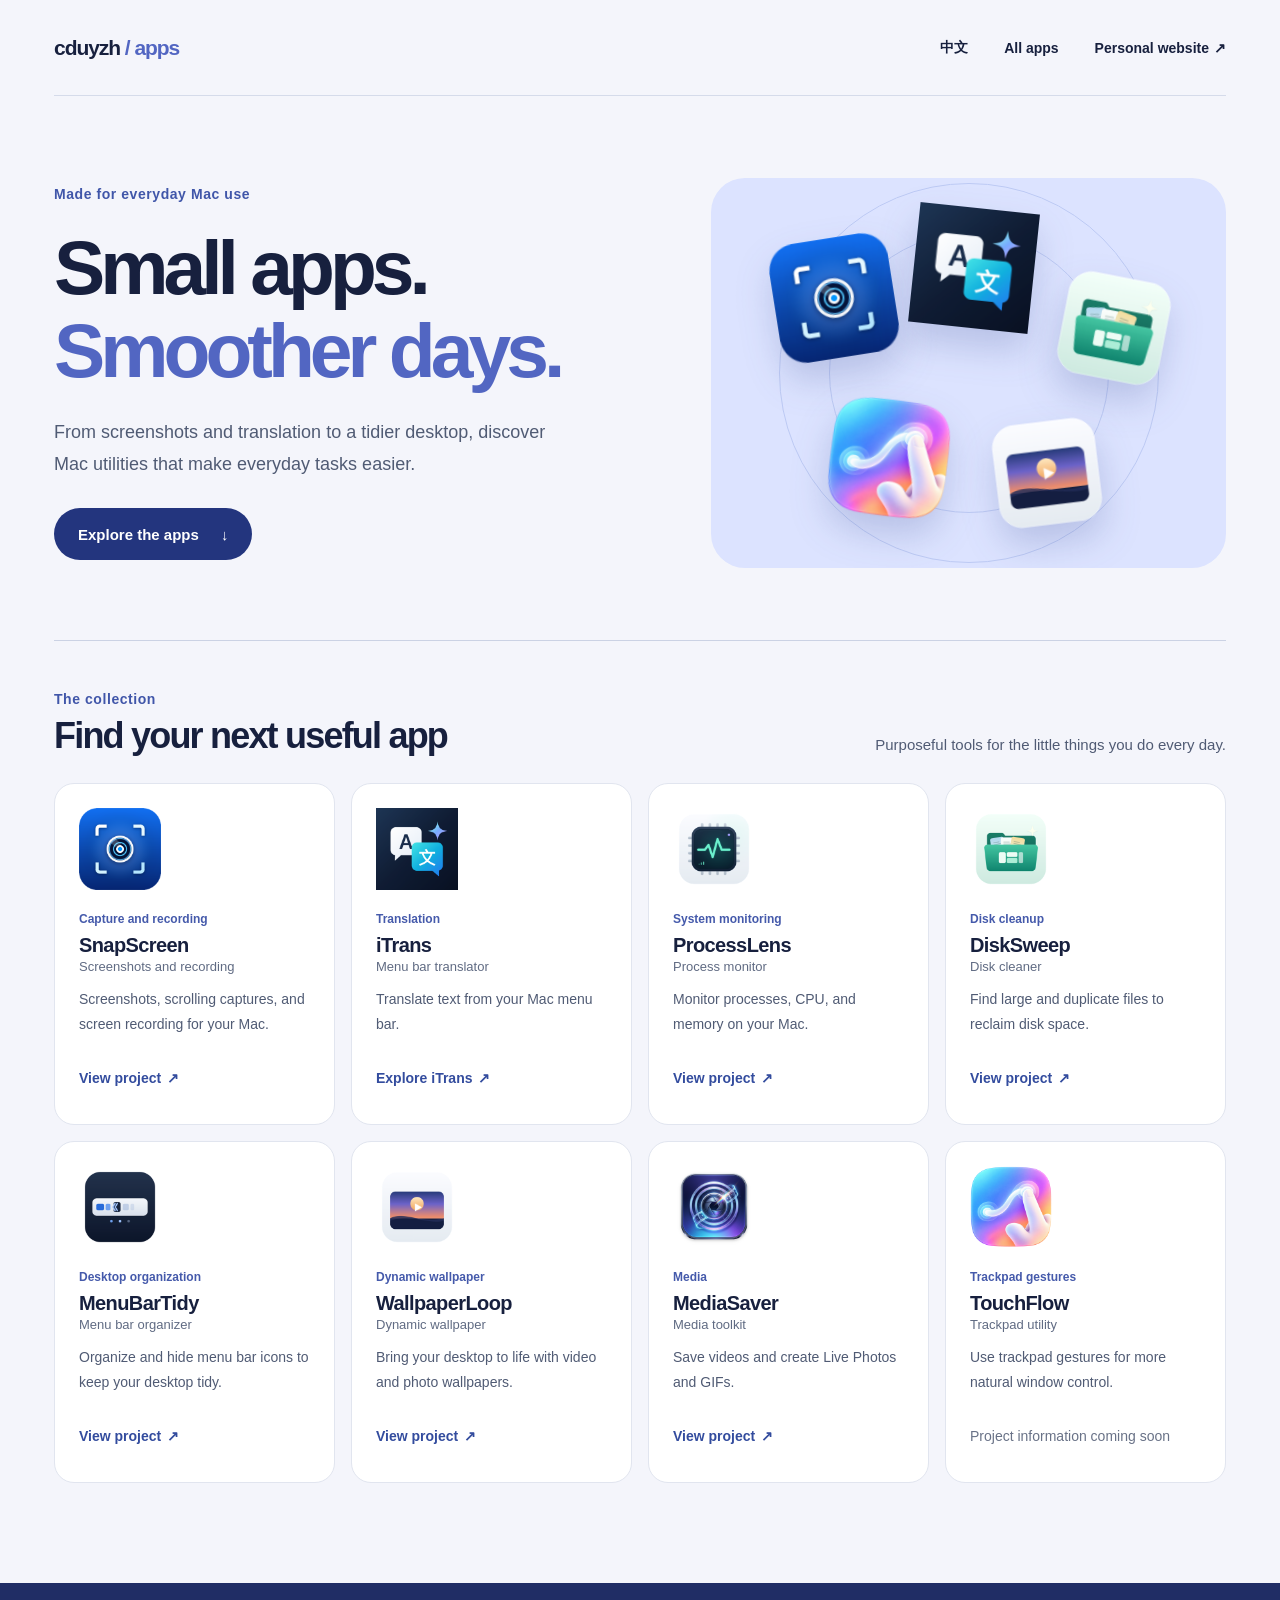
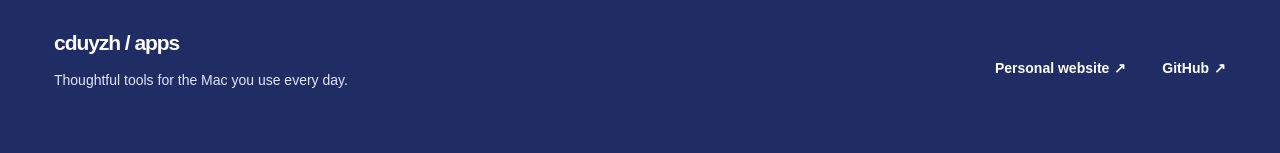
==== commit 041d1409: "feat: link iTrans to localized product pages" ====
--- a/index.html
+++ b/index.html
@@ -13,8 +13,13 @@
   <link rel="icon" href="assets/favicon.svg" type="image/svg+xml">
   <link rel="stylesheet" href="styles.css">
 
-  <script type="application/ld+json">{"@context":"https://schema.org","@type":"ItemList","name":"cduyzh Mac Apps","itemListElement":[{"@type":"ListItem","position":1,"item":{"@type":"SoftwareApplication","name":"SnapScreen","description":"Screenshots, scrolling captures, and screen recording for your Mac.","operatingSystem":"macOS","applicationCategory":"UtilitiesApplication","author":{"@type":"Person","name":"cduyzh"},"url":"https://github.com/cduyzh/SnapScreen"}},{"@type":"ListItem","position":2,"item":{"@type":"SoftwareApplication","name":"iTrans","description":"Translate text from your Mac menu bar.","operatingSystem":"macOS","applicationCategory":"UtilitiesApplication","author":{"@type":"Person","name":"cduyzh"},"url":"https://github.com/cduyzh/TransBar"}},{"@type":"ListItem","position":3,"item":{"@type":"SoftwareApplication","name":"ProcessLens","description":"Monitor processes, CPU, and memory on your Mac.","operatingSystem":"macOS","applicationCategory":"UtilitiesApplication","author":{"@type":"Person","name":"cduyzh"},"url":"https://github.com/cduyzh/ProcessLens"}},{"@type":"ListItem","position":4,"item":{"@type":"SoftwareApplication","name":"DiskSweep","description":"Find large and duplicate files to reclaim disk space.","operatingSystem":"macOS","applicationCategory":"UtilitiesApplication","author":{"@type":"Person","name":"cduyzh"},"url":"https://github.com/cduyzh/DiskSweep"}},{"@type":"ListItem","position":5,"item":{"@type":"SoftwareApplication","name":"MenuBarTidy","description":"Organize and hide menu bar icons to keep your desktop tidy.","operatingSystem":"macOS","applicationCategory":"UtilitiesApplication","author":{"@type":"Person","name":"cduyzh"},"url":"https://github.com/cduyzh/MenuBarTidy"}},{"@type":"ListItem","position":6,"item":{"@type":"SoftwareApplication","name":"WallpaperLoop","description":"Bring your desktop to life with video and photo wallpapers.","operatingSystem":"macOS","applicationCategory":"UtilitiesApplication","author":{"@type":"Person","name":"cduyzh"},"url":"https://github.com/cduyzh/WallpaperLoop"}},{"@type":"ListItem","position":7,"item":{"@type":"SoftwareApplication","name":"MediaSaver","description":"Save videos and create Live Photos and GIFs.","operatingSystem":"macOS","applicationCategory":"UtilitiesApplication","author":{"@type":"Person","name":"cduyzh"},"url":"https://github.com/cduyzh/MediaSaver"}},{"@type":"ListItem","position":8,"item":{"@type":"SoftwareApplication","name":"TouchFlow","description":"Use trackpad gestures for more natural window control.","operatingSystem":"macOS","applicationCategory":"UtilitiesApplication","author":{"@type":"Person","name":"cduyzh"}}}]}</script>
-</head>
+  <script type="application/ld+json">{"@context":"https://schema.org","@type":"ItemList","name":"cduyzh Mac Apps","itemListElement":[{"@type":"ListItem","position":1,"item":{"@type":"SoftwareApplication","name":"SnapScreen","description":"Screenshots, scrolling captures, and screen recording for your Mac.","operatingSystem":"macOS","applicationCategory":"UtilitiesApplication","author":{"@type":"Person","name":"cduyzh"},"url":"https://github.com/cduyzh/SnapScreen"}},{"@type":"ListItem","position":2,"item":{"@type":"SoftwareApplication","name":"iTrans","description":"Translate text from your Mac menu bar.","operatingSystem":"macOS","applicationCategory":"UtilitiesApplication","author":{"@type":"Person","name":"cduyzh"},"url":"https://apps.cduyzh.top/iTrans/"}},{"@type":"ListItem","position":3,"item":{"@type":"SoftwareApplication","name":"ProcessLens","description":"Monitor processes, CPU, and memory on your Mac.","operatingSystem":"macOS","applicationCategory":"UtilitiesApplication","author":{"@type":"Person","name":"cduyzh"},"url":"https://github.com/cduyzh/ProcessLens"}},{"@type":"ListItem","position":4,"item":{"@type":"SoftwareApplication","name":"DiskSweep","description":"Find large and duplicate files to reclaim disk space.","operatingSystem":"macOS","applicationCategory":"UtilitiesApplication","author":{"@type":"Person","name":"cduyzh"},"url":"https://github.com/cduyzh/DiskSweep"}},{"@type":"ListItem","position":5,"item":{"@type":"SoftwareApplication","name":"MenuBarTidy","description":"Organize and hide menu bar icons to keep your desktop tidy.","operatingSystem":"macOS","applicationCategory":"UtilitiesApplication","author":{"@type":"Person","name":"cduyzh"},"url":"https://github.com/cduyzh/MenuBarTidy"}},{"@type":"ListItem","position":6,"item":{"@type":"SoftwareApplication","name":"WallpaperLoop","description":"Bring your desktop to life with video and photo wallpapers.","operatingSystem":"macOS","applicationCategory":"UtilitiesApplication","author":{"@type":"Person","name":"cduyzh"},"url":"https://github.com/cduyzh/WallpaperLoop"}},{"@type":"ListItem","position":7,"item":{"@type":"SoftwareApplication","name":"MediaSaver","description":"Save videos and create Live Photos and GIFs.","operatingSystem":"macOS","applicationCategory":"UtilitiesApplication","author":{"@type":"Person","name":"cduyzh"},"url":"https://github.com/cduyzh/MediaSaver"}},{"@type":"ListItem","position":8,"item":{"@type":"SoftwareApplication","name":"TouchFlow","description":"Use trackpad gestures for more natural window control.","operatingSystem":"macOS","applicationCategory":"UtilitiesApplication","author":{"@type":"Person","name":"cduyzh"}}}]}</script>
+    <!-- Umami Analytics -->
+    <script
+      defer
+      src="https://umami.cduyzh.top/script.js"
+      data-website-id="d0566683-8dc0-4c5d-8891-1f20842751fe"></script>
+  </head>
 <body>
   <a class="skip-link" href="#apps">Skip to apps</a>
   <div class="page-shell">
@@ -52,7 +57,7 @@
         </div>
         <div class="app-grid">
           <article class="app-card"><img src="assets/icons/SnapScreen.png" alt="" width="256" height="256"><div class="card-content"><p class="category">Capture and recording</p><h3>SnapScreen</h3><p class="chinese-name">Screenshots and recording</p><p class="app-description">Screenshots, scrolling captures, and screen recording for your Mac.</p><a class="app-link" href="https://github.com/cduyzh/SnapScreen" aria-label="View the SnapScreen project">View project <span aria-hidden="true">↗</span></a></div></article>
-          <article class="app-card"><img src="assets/icons/TransBar.png" alt="" width="256" height="256"><div class="card-content"><p class="category">Translation</p><h3>iTrans</h3><p class="chinese-name">Menu bar translator</p><p class="app-description">Translate text from your Mac menu bar.</p><a class="app-link" href="https://github.com/cduyzh/TransBar" aria-label="View the iTrans project (formerly TransBar)">View project <span aria-hidden="true">↗</span></a></div></article>
+          <article class="app-card"><img src="assets/icons/TransBar.png" alt="" width="256" height="256"><div class="card-content"><p class="category">Translation</p><h3>iTrans</h3><p class="chinese-name">Menu bar translator</p><p class="app-description">Translate text from your Mac menu bar.</p><a class="app-link" href="https://apps.cduyzh.top/iTrans/" aria-label="Visit the iTrans app page">Explore iTrans <span aria-hidden="true">↗</span></a></div></article>
           <article class="app-card"><img src="assets/icons/ProcessLens.png" alt="" width="256" height="256" loading="lazy"><div class="card-content"><p class="category">System monitoring</p><h3>ProcessLens</h3><p class="chinese-name">Process monitor</p><p class="app-description">Monitor processes, CPU, and memory on your Mac.</p><a class="app-link" href="https://github.com/cduyzh/ProcessLens" aria-label="View the ProcessLens project">View project <span aria-hidden="true">↗</span></a></div></article>
           <article class="app-card"><img src="assets/icons/DiskSweep.png" alt="" width="256" height="256" loading="lazy"><div class="card-content"><p class="category">Disk cleanup</p><h3>DiskSweep</h3><p class="chinese-name">Disk cleaner</p><p class="app-description">Find large and duplicate files to reclaim disk space.</p><a class="app-link" href="https://github.com/cduyzh/DiskSweep" aria-label="View the DiskSweep project">View project <span aria-hidden="true">↗</span></a></div></article>
           <article class="app-card"><img src="assets/icons/MenuBarTidy.png" alt="" width="256" height="256" loading="lazy"><div class="card-content"><p class="category">Desktop organization</p><h3>MenuBarTidy</h3><p class="chinese-name">Menu bar organizer</p><p class="app-description">Organize and hide menu bar icons to keep your desktop tidy.</p><a class="app-link" href="https://github.com/cduyzh/MenuBarTidy" aria-label="View the MenuBarTidy project">View project <span aria-hidden="true">↗</span></a></div></article>
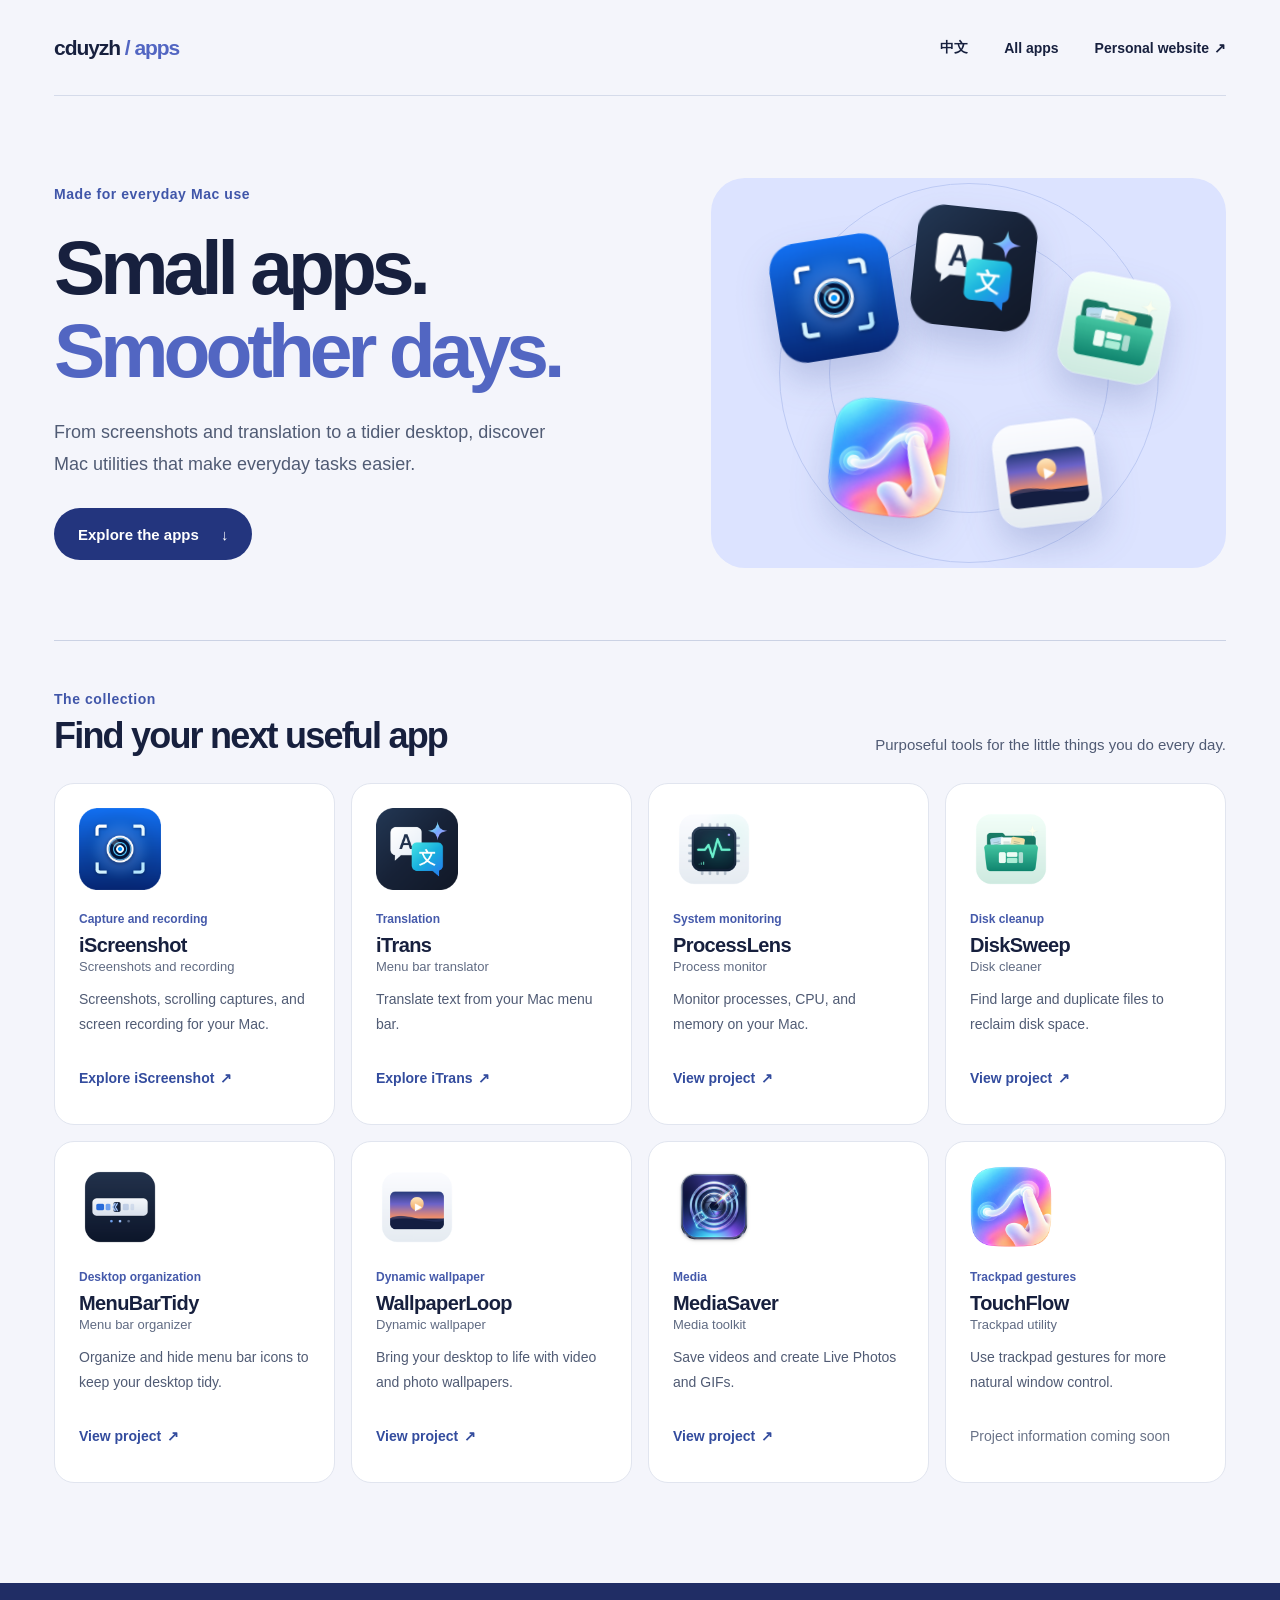
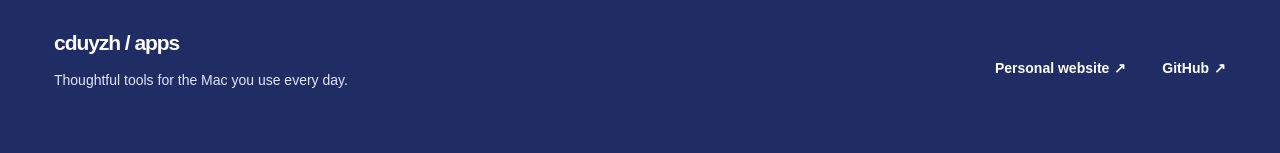
==== commit 68c31799: "feat: link iScreenshot product landing pages on apps portal" ====
--- a/index.html
+++ b/index.html
@@ -13,7 +13,7 @@
   <link rel="icon" href="assets/favicon.svg" type="image/svg+xml">
   <link rel="stylesheet" href="styles.css">
 
-  <script type="application/ld+json">{"@context":"https://schema.org","@type":"ItemList","name":"cduyzh Mac Apps","itemListElement":[{"@type":"ListItem","position":1,"item":{"@type":"SoftwareApplication","name":"SnapScreen","description":"Screenshots, scrolling captures, and screen recording for your Mac.","operatingSystem":"macOS","applicationCategory":"UtilitiesApplication","author":{"@type":"Person","name":"cduyzh"},"url":"https://github.com/cduyzh/SnapScreen"}},{"@type":"ListItem","position":2,"item":{"@type":"SoftwareApplication","name":"iTrans","description":"Translate text from your Mac menu bar.","operatingSystem":"macOS","applicationCategory":"UtilitiesApplication","author":{"@type":"Person","name":"cduyzh"},"url":"https://apps.cduyzh.top/iTrans/"}},{"@type":"ListItem","position":3,"item":{"@type":"SoftwareApplication","name":"ProcessLens","description":"Monitor processes, CPU, and memory on your Mac.","operatingSystem":"macOS","applicationCategory":"UtilitiesApplication","author":{"@type":"Person","name":"cduyzh"},"url":"https://github.com/cduyzh/ProcessLens"}},{"@type":"ListItem","position":4,"item":{"@type":"SoftwareApplication","name":"DiskSweep","description":"Find large and duplicate files to reclaim disk space.","operatingSystem":"macOS","applicationCategory":"UtilitiesApplication","author":{"@type":"Person","name":"cduyzh"},"url":"https://github.com/cduyzh/DiskSweep"}},{"@type":"ListItem","position":5,"item":{"@type":"SoftwareApplication","name":"MenuBarTidy","description":"Organize and hide menu bar icons to keep your desktop tidy.","operatingSystem":"macOS","applicationCategory":"UtilitiesApplication","author":{"@type":"Person","name":"cduyzh"},"url":"https://github.com/cduyzh/MenuBarTidy"}},{"@type":"ListItem","position":6,"item":{"@type":"SoftwareApplication","name":"WallpaperLoop","description":"Bring your desktop to life with video and photo wallpapers.","operatingSystem":"macOS","applicationCategory":"UtilitiesApplication","author":{"@type":"Person","name":"cduyzh"},"url":"https://github.com/cduyzh/WallpaperLoop"}},{"@type":"ListItem","position":7,"item":{"@type":"SoftwareApplication","name":"MediaSaver","description":"Save videos and create Live Photos and GIFs.","operatingSystem":"macOS","applicationCategory":"UtilitiesApplication","author":{"@type":"Person","name":"cduyzh"},"url":"https://github.com/cduyzh/MediaSaver"}},{"@type":"ListItem","position":8,"item":{"@type":"SoftwareApplication","name":"TouchFlow","description":"Use trackpad gestures for more natural window control.","operatingSystem":"macOS","applicationCategory":"UtilitiesApplication","author":{"@type":"Person","name":"cduyzh"}}}]}</script>
+  <script type="application/ld+json">{"@context":"https://schema.org","@type":"ItemList","name":"cduyzh Mac Apps","itemListElement":[{"@type":"ListItem","position":1,"item":{"@type":"SoftwareApplication","name":"iScreenshot","description":"Screenshots, scrolling captures, and screen recording for your Mac.","operatingSystem":"macOS","applicationCategory":"UtilitiesApplication","author":{"@type":"Person","name":"cduyzh"},"url":"https://apps.cduyzh.top/iScreenshot/"}},{"@type":"ListItem","position":2,"item":{"@type":"SoftwareApplication","name":"iTrans","description":"Translate text from your Mac menu bar.","operatingSystem":"macOS","applicationCategory":"UtilitiesApplication","author":{"@type":"Person","name":"cduyzh"},"url":"https://apps.cduyzh.top/iTrans/"}},{"@type":"ListItem","position":3,"item":{"@type":"SoftwareApplication","name":"ProcessLens","description":"Monitor processes, CPU, and memory on your Mac.","operatingSystem":"macOS","applicationCategory":"UtilitiesApplication","author":{"@type":"Person","name":"cduyzh"},"url":"https://github.com/cduyzh/ProcessLens"}},{"@type":"ListItem","position":4,"item":{"@type":"SoftwareApplication","name":"DiskSweep","description":"Find large and duplicate files to reclaim disk space.","operatingSystem":"macOS","applicationCategory":"UtilitiesApplication","author":{"@type":"Person","name":"cduyzh"},"url":"https://github.com/cduyzh/DiskSweep"}},{"@type":"ListItem","position":5,"item":{"@type":"SoftwareApplication","name":"MenuBarTidy","description":"Organize and hide menu bar icons to keep your desktop tidy.","operatingSystem":"macOS","applicationCategory":"UtilitiesApplication","author":{"@type":"Person","name":"cduyzh"},"url":"https://github.com/cduyzh/MenuBarTidy"}},{"@type":"ListItem","position":6,"item":{"@type":"SoftwareApplication","name":"WallpaperLoop","description":"Bring your desktop to life with video and photo wallpapers.","operatingSystem":"macOS","applicationCategory":"UtilitiesApplication","author":{"@type":"Person","name":"cduyzh"},"url":"https://github.com/cduyzh/WallpaperLoop"}},{"@type":"ListItem","position":7,"item":{"@type":"SoftwareApplication","name":"MediaSaver","description":"Save videos and create Live Photos and GIFs.","operatingSystem":"macOS","applicationCategory":"UtilitiesApplication","author":{"@type":"Person","name":"cduyzh"},"url":"https://github.com/cduyzh/MediaSaver"}},{"@type":"ListItem","position":8,"item":{"@type":"SoftwareApplication","name":"TouchFlow","description":"Use trackpad gestures for more natural window control.","operatingSystem":"macOS","applicationCategory":"UtilitiesApplication","author":{"@type":"Person","name":"cduyzh"}}}]}</script>
     <!-- Umami Analytics -->
     <script
       defer
@@ -42,7 +42,7 @@
         </div>
         <div class="hero-art" aria-hidden="true">
           <div class="orbit orbit-one"></div><div class="orbit orbit-two"></div>
-          <img class="hero-icon hero-icon-one" src="assets/icons/SnapScreen.png" alt="" width="256" height="256">
+          <img class="hero-icon hero-icon-one" src="assets/icons/iScreenshot.png" alt="" width="256" height="256">
           <img class="hero-icon hero-icon-two" src="assets/icons/TransBar.png" alt="" width="256" height="256">
           <img class="hero-icon hero-icon-three" src="assets/icons/DiskSweep.png" alt="" width="256" height="256">
           <img class="hero-icon hero-icon-four" src="assets/icons/TouchFlow.png" alt="" width="256" height="256">
@@ -56,7 +56,7 @@
           <p>Purposeful tools for the little things you do every day.</p>
         </div>
         <div class="app-grid">
-          <article class="app-card"><img src="assets/icons/SnapScreen.png" alt="" width="256" height="256"><div class="card-content"><p class="category">Capture and recording</p><h3>SnapScreen</h3><p class="chinese-name">Screenshots and recording</p><p class="app-description">Screenshots, scrolling captures, and screen recording for your Mac.</p><a class="app-link" href="https://github.com/cduyzh/SnapScreen" aria-label="View the SnapScreen project">View project <span aria-hidden="true">↗</span></a></div></article>
+          <article class="app-card"><img src="assets/icons/iScreenshot.png" alt="" width="256" height="256"><div class="card-content"><p class="category">Capture and recording</p><h3>iScreenshot</h3><p class="chinese-name">Screenshots and recording</p><p class="app-description">Screenshots, scrolling captures, and screen recording for your Mac.</p><a class="app-link" href="https://apps.cduyzh.top/iScreenshot/" aria-label="Visit the iScreenshot app page">Explore iScreenshot <span aria-hidden="true">↗</span></a></div></article>
           <article class="app-card"><img src="assets/icons/TransBar.png" alt="" width="256" height="256"><div class="card-content"><p class="category">Translation</p><h3>iTrans</h3><p class="chinese-name">Menu bar translator</p><p class="app-description">Translate text from your Mac menu bar.</p><a class="app-link" href="https://apps.cduyzh.top/iTrans/" aria-label="Visit the iTrans app page">Explore iTrans <span aria-hidden="true">↗</span></a></div></article>
           <article class="app-card"><img src="assets/icons/ProcessLens.png" alt="" width="256" height="256" loading="lazy"><div class="card-content"><p class="category">System monitoring</p><h3>ProcessLens</h3><p class="chinese-name">Process monitor</p><p class="app-description">Monitor processes, CPU, and memory on your Mac.</p><a class="app-link" href="https://github.com/cduyzh/ProcessLens" aria-label="View the ProcessLens project">View project <span aria-hidden="true">↗</span></a></div></article>
           <article class="app-card"><img src="assets/icons/DiskSweep.png" alt="" width="256" height="256" loading="lazy"><div class="card-content"><p class="category">Disk cleanup</p><h3>DiskSweep</h3><p class="chinese-name">Disk cleaner</p><p class="app-description">Find large and duplicate files to reclaim disk space.</p><a class="app-link" href="https://github.com/cduyzh/DiskSweep" aria-label="View the DiskSweep project">View project <span aria-hidden="true">↗</span></a></div></article>
